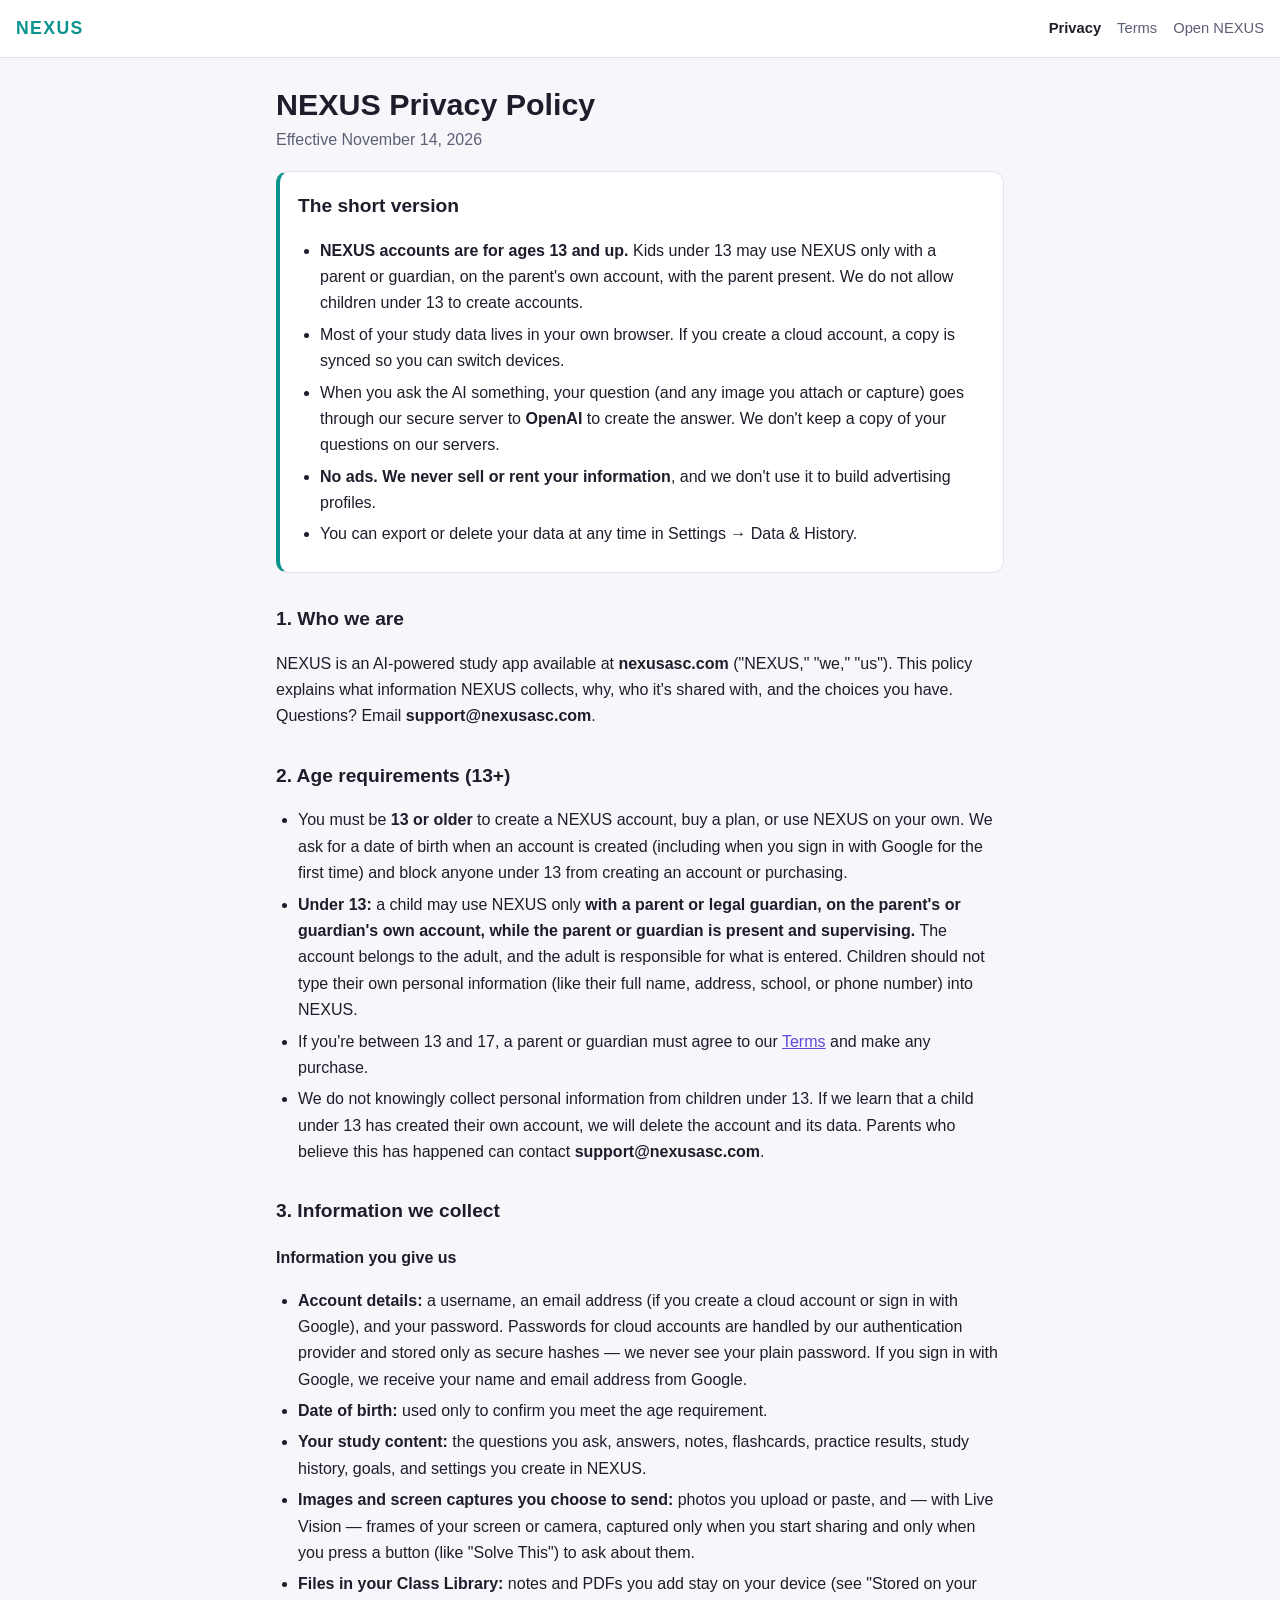
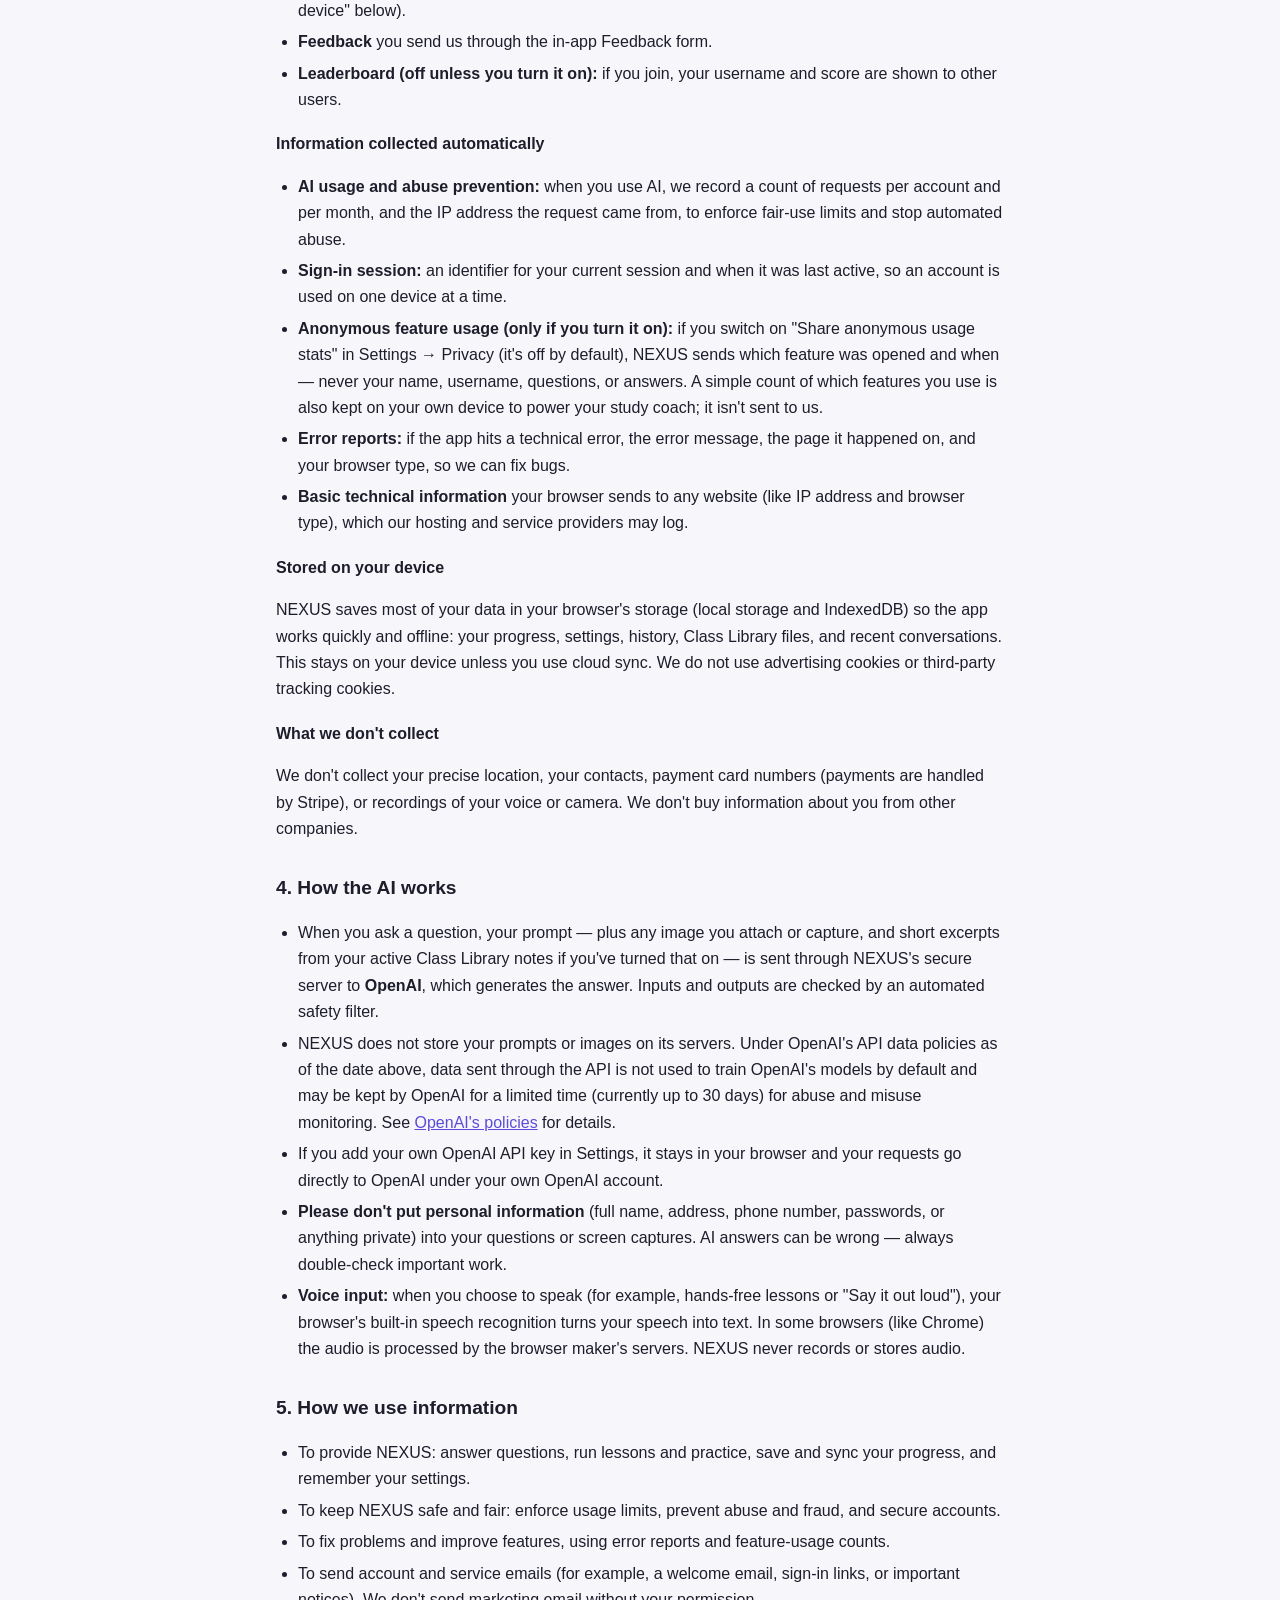
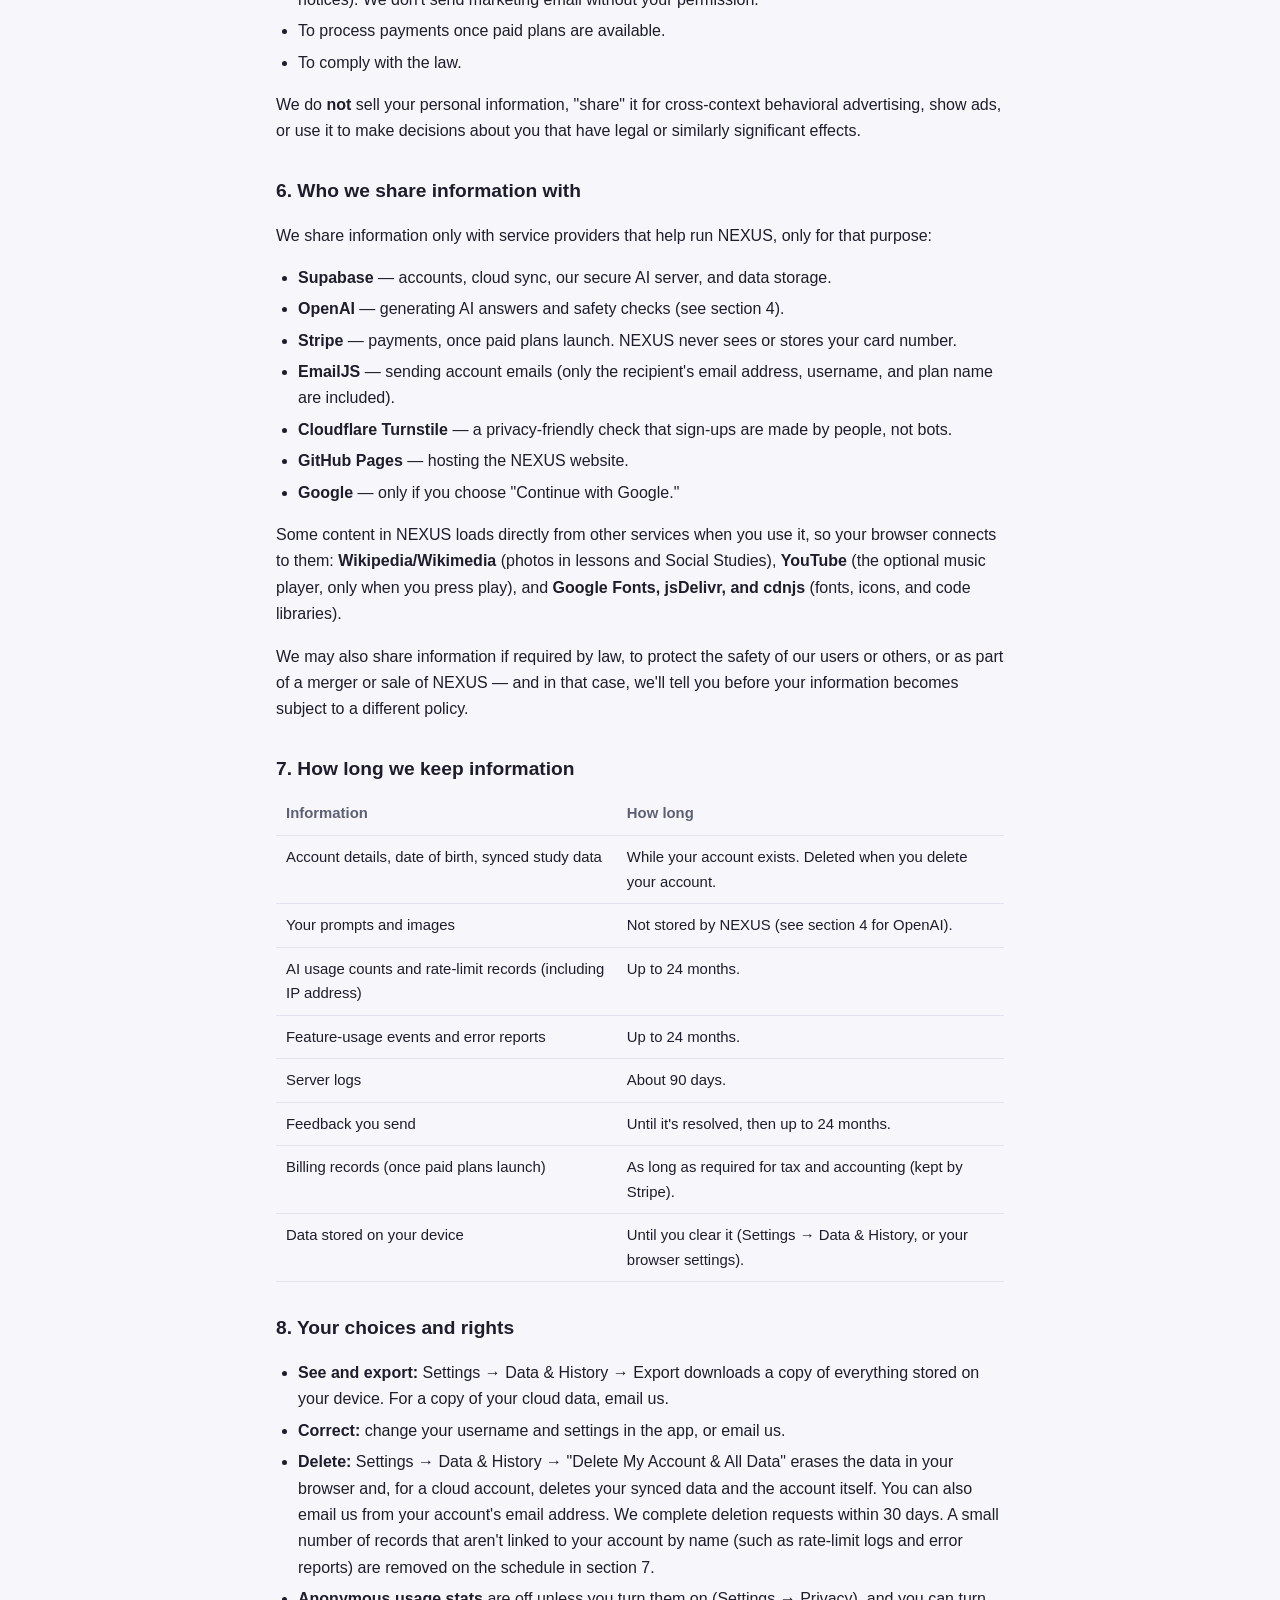
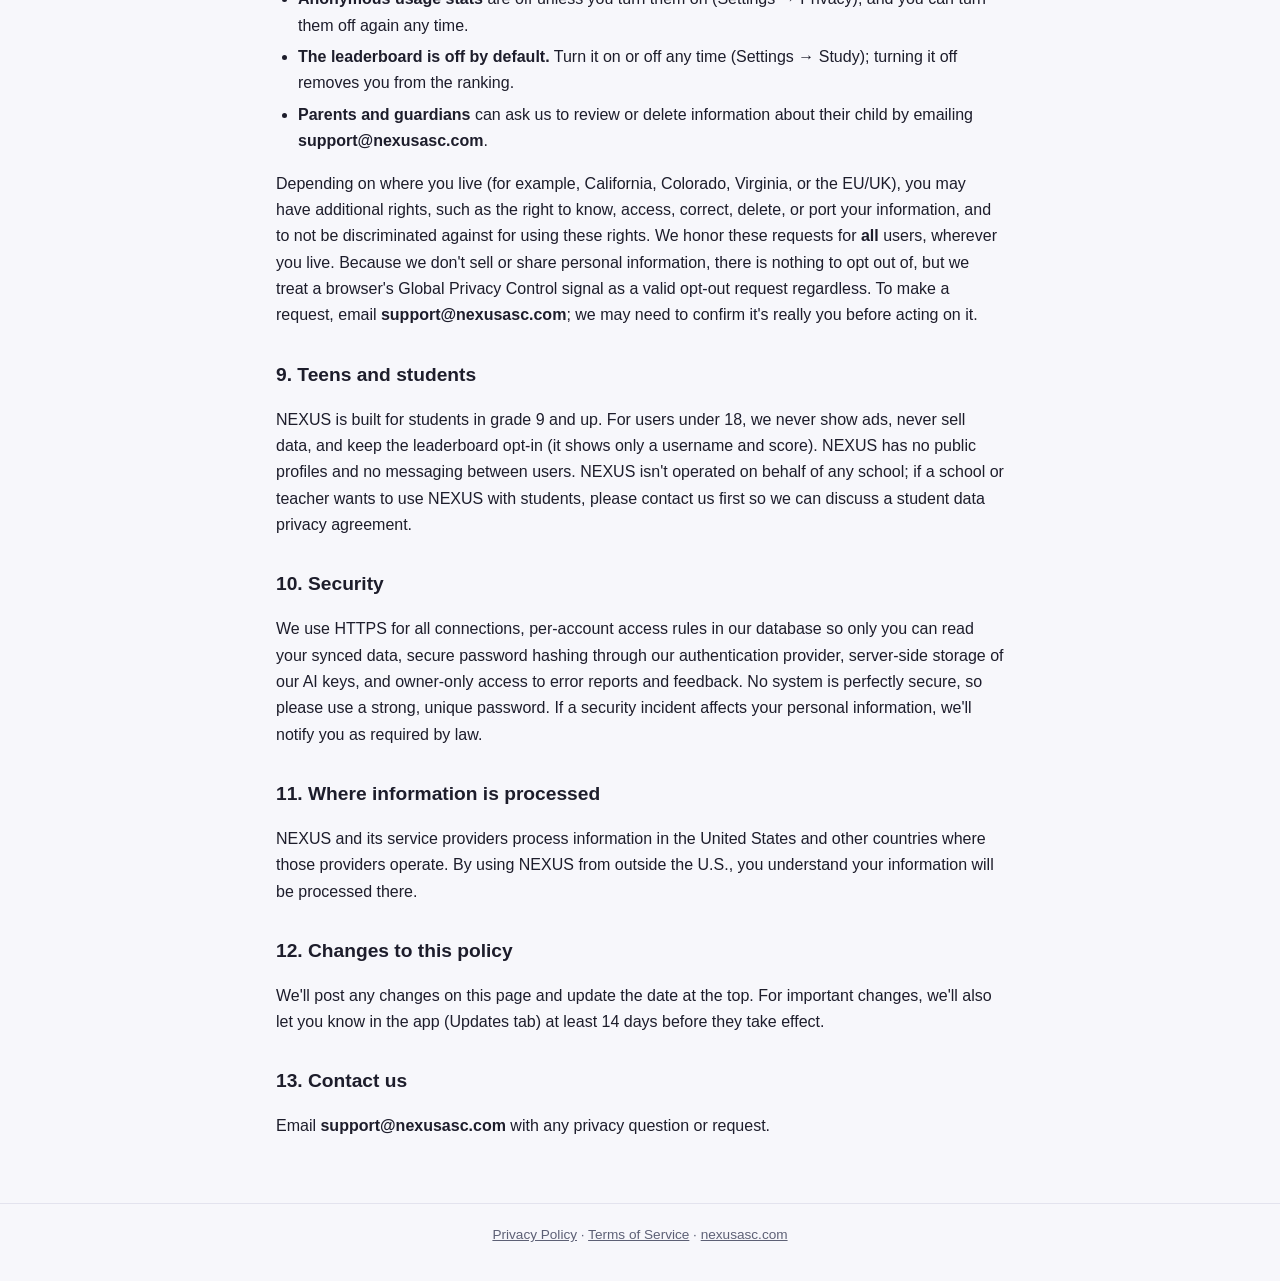
==== privacy.html @ 558612af "Self-drafted Privacy Policy + Terms, 13+ rule everywhere (v24.48) - privacy.html / terms.html (+ leg" ====
<!DOCTYPE html>
<html lang="en">
<head>
<meta charset="UTF-8">
<meta name="viewport" content="width=device-width, initial-scale=1.0">
<title>Privacy Policy — NEXUS</title>
<meta name="description" content="How NEXUS (nexusasc.com) collects, uses, and protects your information.">
<link rel="stylesheet" href="legal.css">
</head>
<body>
<header class="lg-top"><a href="/" class="lg-brand">NEXUS</a><nav><a href="/privacy.html" aria-current="page">Privacy</a><a href="/terms.html">Terms</a><a href="/">Open NEXUS</a></nav></header>
<main>
<article id="legal-doc">
<h1>NEXUS Privacy Policy</h1>
<p class="lg-date">Effective November 14, 2026</p>

<div class="lg-summary">
<h2>The short version</h2>
<ul>
<li><strong>NEXUS accounts are for ages 13 and up.</strong> Kids under 13 may use NEXUS only with a parent or guardian, on the parent's own account, with the parent present. We do not allow children under 13 to create accounts.</li>
<li>Most of your study data lives in your own browser. If you create a cloud account, a copy is synced so you can switch devices.</li>
<li>When you ask the AI something, your question (and any image you attach or capture) goes through our secure server to <strong>OpenAI</strong> to create the answer. We don't keep a copy of your questions on our servers.</li>
<li><strong>No ads. We never sell or rent your information</strong>, and we don't use it to build advertising profiles.</li>
<li>You can export or delete your data at any time in Settings → Data &amp; History.</li>
</ul>
</div>

<h2 id="who">1. Who we are</h2>
<p>NEXUS is an AI-powered study app available at <strong>nexusasc.com</strong> ("NEXUS," "we," "us"). This policy explains what information NEXUS collects, why, who it's shared with, and the choices you have. Questions? Email <strong>support@nexusasc.com</strong>.</p>

<h2 id="age">2. Age requirements (13+)</h2>
<ul>
<li>You must be <strong>13 or older</strong> to create a NEXUS account, buy a plan, or use NEXUS on your own. We ask for a date of birth when an account is created (including when you sign in with Google for the first time) and block anyone under 13 from creating an account or purchasing.</li>
<li><strong>Under 13:</strong> a child may use NEXUS only <strong>with a parent or legal guardian, on the parent's or guardian's own account, while the parent or guardian is present and supervising.</strong> The account belongs to the adult, and the adult is responsible for what is entered. Children should not type their own personal information (like their full name, address, school, or phone number) into NEXUS.</li>
<li>If you're between 13 and 17, a parent or guardian must agree to our <a href="/terms.html">Terms</a> and make any purchase.</li>
<li>We do not knowingly collect personal information from children under 13. If we learn that a child under 13 has created their own account, we will delete the account and its data. Parents who believe this has happened can contact <strong>support@nexusasc.com</strong>.</li>
</ul>

<h2 id="collect">3. Information we collect</h2>
<h3>Information you give us</h3>
<ul>
<li><strong>Account details:</strong> a username, an email address (if you create a cloud account or sign in with Google), and your password. Passwords for cloud accounts are handled by our authentication provider and stored only as secure hashes — we never see your plain password. If you sign in with Google, we receive your name and email address from Google.</li>
<li><strong>Date of birth:</strong> used only to confirm you meet the age requirement.</li>
<li><strong>Your study content:</strong> the questions you ask, answers, notes, flashcards, practice results, study history, goals, and settings you create in NEXUS.</li>
<li><strong>Images and screen captures you choose to send:</strong> photos you upload or paste, and — with Live Vision — frames of your screen or camera, captured only when you start sharing and only when you press a button (like "Solve This") to ask about them.</li>
<li><strong>Files in your Class Library:</strong> notes and PDFs you add stay on your device (see "Stored on your device" below).</li>
<li><strong>Feedback</strong> you send us through the in-app Feedback form.</li>
<li><strong>Leaderboard (off unless you turn it on):</strong> if you join, your username and score are shown to other users.</li>
</ul>
<h3>Information collected automatically</h3>
<ul>
<li><strong>AI usage and abuse prevention:</strong> when you use AI, we record a count of requests per account and per month, and the IP address the request came from, to enforce fair-use limits and stop automated abuse.</li>
<li><strong>Sign-in session:</strong> an identifier for your current session and when it was last active, so an account is used on one device at a time.</li>
<li><strong>Anonymous feature usage (only if you turn it on):</strong> if you switch on "Share anonymous usage stats" in Settings → Privacy (it's off by default), NEXUS sends which feature was opened and when — never your name, username, questions, or answers. A simple count of which features you use is also kept on your own device to power your study coach; it isn't sent to us.</li>
<li><strong>Error reports:</strong> if the app hits a technical error, the error message, the page it happened on, and your browser type, so we can fix bugs.</li>
<li><strong>Basic technical information</strong> your browser sends to any website (like IP address and browser type), which our hosting and service providers may log.</li>
</ul>
<h3>Stored on your device</h3>
<p>NEXUS saves most of your data in your browser's storage (local storage and IndexedDB) so the app works quickly and offline: your progress, settings, history, Class Library files, and recent conversations. This stays on your device unless you use cloud sync. We do not use advertising cookies or third-party tracking cookies.</p>
<h3>What we don't collect</h3>
<p>We don't collect your precise location, your contacts, payment card numbers (payments are handled by Stripe), or recordings of your voice or camera. We don't buy information about you from other companies.</p>

<h2 id="ai">4. How the AI works</h2>
<ul>
<li>When you ask a question, your prompt — plus any image you attach or capture, and short excerpts from your active Class Library notes if you've turned that on — is sent through NEXUS's secure server to <strong>OpenAI</strong>, which generates the answer. Inputs and outputs are checked by an automated safety filter.</li>
<li>NEXUS does not store your prompts or images on its servers. Under OpenAI's API data policies as of the date above, data sent through the API is not used to train OpenAI's models by default and may be kept by OpenAI for a limited time (currently up to 30 days) for abuse and misuse monitoring. See <a href="https://openai.com/policies/" rel="noopener" target="_blank">OpenAI's policies</a> for details.</li>
<li>If you add your own OpenAI API key in Settings, it stays in your browser and your requests go directly to OpenAI under your own OpenAI account.</li>
<li><strong>Please don't put personal information</strong> (full name, address, phone number, passwords, or anything private) into your questions or screen captures. AI answers can be wrong — always double-check important work.</li>
<li><strong>Voice input:</strong> when you choose to speak (for example, hands-free lessons or "Say it out loud"), your browser's built-in speech recognition turns your speech into text. In some browsers (like Chrome) the audio is processed by the browser maker's servers. NEXUS never records or stores audio.</li>
</ul>

<h2 id="use">5. How we use information</h2>
<ul>
<li>To provide NEXUS: answer questions, run lessons and practice, save and sync your progress, and remember your settings.</li>
<li>To keep NEXUS safe and fair: enforce usage limits, prevent abuse and fraud, and secure accounts.</li>
<li>To fix problems and improve features, using error reports and feature-usage counts.</li>
<li>To send account and service emails (for example, a welcome email, sign-in links, or important notices). We don't send marketing email without your permission.</li>
<li>To process payments once paid plans are available.</li>
<li>To comply with the law.</li>
</ul>
<p>We do <strong>not</strong> sell your personal information, "share" it for cross-context behavioral advertising, show ads, or use it to make decisions about you that have legal or similarly significant effects.</p>

<h2 id="share">6. Who we share information with</h2>
<p>We share information only with service providers that help run NEXUS, only for that purpose:</p>
<ul>
<li><strong>Supabase</strong> — accounts, cloud sync, our secure AI server, and data storage.</li>
<li><strong>OpenAI</strong> — generating AI answers and safety checks (see section 4).</li>
<li><strong>Stripe</strong> — payments, once paid plans launch. NEXUS never sees or stores your card number.</li>
<li><strong>EmailJS</strong> — sending account emails (only the recipient's email address, username, and plan name are included).</li>
<li><strong>Cloudflare Turnstile</strong> — a privacy-friendly check that sign-ups are made by people, not bots.</li>
<li><strong>GitHub Pages</strong> — hosting the NEXUS website.</li>
<li><strong>Google</strong> — only if you choose "Continue with Google."</li>
</ul>
<p>Some content in NEXUS loads directly from other services when you use it, so your browser connects to them: <strong>Wikipedia/Wikimedia</strong> (photos in lessons and Social Studies), <strong>YouTube</strong> (the optional music player, only when you press play), and <strong>Google Fonts, jsDelivr, and cdnjs</strong> (fonts, icons, and code libraries).</p>
<p>We may also share information if required by law, to protect the safety of our users or others, or as part of a merger or sale of NEXUS — and in that case, we'll tell you before your information becomes subject to a different policy.</p>

<h2 id="keep">7. How long we keep information</h2>
<table class="lg-table">
<thead><tr><th>Information</th><th>How long</th></tr></thead>
<tbody>
<tr><td>Account details, date of birth, synced study data</td><td>While your account exists. Deleted when you delete your account.</td></tr>
<tr><td>Your prompts and images</td><td>Not stored by NEXUS (see section 4 for OpenAI).</td></tr>
<tr><td>AI usage counts and rate-limit records (including IP address)</td><td>Up to 24 months.</td></tr>
<tr><td>Feature-usage events and error reports</td><td>Up to 24 months.</td></tr>
<tr><td>Server logs</td><td>About 90 days.</td></tr>
<tr><td>Feedback you send</td><td>Until it's resolved, then up to 24 months.</td></tr>
<tr><td>Billing records (once paid plans launch)</td><td>As long as required for tax and accounting (kept by Stripe).</td></tr>
<tr><td>Data stored on your device</td><td>Until you clear it (Settings → Data &amp; History, or your browser settings).</td></tr>
</tbody>
</table>

<h2 id="rights">8. Your choices and rights</h2>
<ul>
<li><strong>See and export:</strong> Settings → Data &amp; History → Export downloads a copy of everything stored on your device. For a copy of your cloud data, email us.</li>
<li><strong>Correct:</strong> change your username and settings in the app, or email us.</li>
<li><strong>Delete:</strong> Settings → Data &amp; History → "Delete My Account &amp; All Data" erases the data in your browser and, for a cloud account, deletes your synced data and the account itself. You can also email us from your account's email address. We complete deletion requests within 30 days. A small number of records that aren't linked to your account by name (such as rate-limit logs and error reports) are removed on the schedule in section 7.</li>
<li><strong>Anonymous usage stats</strong> are off unless you turn them on (Settings → Privacy), and you can turn them off again any time.</li>
<li><strong>The leaderboard is off by default.</strong> Turn it on or off any time (Settings → Study); turning it off removes you from the ranking.</li>
<li><strong>Parents and guardians</strong> can ask us to review or delete information about their child by emailing <strong>support@nexusasc.com</strong>.</li>
</ul>
<p>Depending on where you live (for example, California, Colorado, Virginia, or the EU/UK), you may have additional rights, such as the right to know, access, correct, delete, or port your information, and to not be discriminated against for using these rights. We honor these requests for <strong>all</strong> users, wherever you live. Because we don't sell or share personal information, there is nothing to opt out of, but we treat a browser's Global Privacy Control signal as a valid opt-out request regardless. To make a request, email <strong>support@nexusasc.com</strong>; we may need to confirm it's really you before acting on it.</p>

<h2 id="teens">9. Teens and students</h2>
<p>NEXUS is built for students in grade 9 and up. For users under 18, we never show ads, never sell data, and keep the leaderboard opt-in (it shows only a username and score). NEXUS has no public profiles and no messaging between users. NEXUS isn't operated on behalf of any school; if a school or teacher wants to use NEXUS with students, please contact us first so we can discuss a student data privacy agreement.</p>

<h2 id="security">10. Security</h2>
<p>We use HTTPS for all connections, per-account access rules in our database so only you can read your synced data, secure password hashing through our authentication provider, server-side storage of our AI keys, and owner-only access to error reports and feedback. No system is perfectly secure, so please use a strong, unique password. If a security incident affects your personal information, we'll notify you as required by law.</p>

<h2 id="where">11. Where information is processed</h2>
<p>NEXUS and its service providers process information in the United States and other countries where those providers operate. By using NEXUS from outside the U.S., you understand your information will be processed there.</p>

<h2 id="changes">12. Changes to this policy</h2>
<p>We'll post any changes on this page and update the date at the top. For important changes, we'll also let you know in the app (Updates tab) at least 14 days before they take effect.</p>

<h2 id="contact">13. Contact us</h2>
<p>Email <strong>support@nexusasc.com</strong> with any privacy question or request.</p>
</article>
</main>
<footer class="lg-foot"><a href="/privacy.html">Privacy Policy</a> · <a href="/terms.html">Terms of Service</a> · <a href="/">nexusasc.com</a></footer>
</body>
</html>
---- legal.css ----
/* NEXUS legal pages (privacy.html, terms.html) */
:root { --bg: #f7f7fb; --fg: #1d1d2b; --muted: #5d6075; --card: #ffffff; --line: #e3e3ee; --accent: #5b4bd6; --accent-2: #0a938f; color-scheme: light; }
@media (prefers-color-scheme: dark) { :root { --bg: #0d0f1e; --fg: #e8e8f3; --muted: #9a9cb3; --card: #15182b; --line: #262a44; --accent: #a29bfe; --accent-2: #2ed3cd; color-scheme: dark; } }
* { box-sizing: border-box; }
body { margin: 0; background: var(--bg); color: var(--fg); font: 16px/1.65 -apple-system, BlinkMacSystemFont, "Segoe UI", Roboto, Inter, Arial, sans-serif; }
a { color: var(--accent); }
.lg-top { display: flex; align-items: center; justify-content: space-between; gap: 12px; flex-wrap: wrap; padding: 14px max(16px, env(safe-area-inset-left, 0px)); border-bottom: 1px solid var(--line); background: var(--card); }
.lg-brand { font-weight: 800; letter-spacing: 0.08em; text-decoration: none; color: var(--accent-2); font-size: 1.1rem; }
.lg-top nav { display: flex; gap: 16px; flex-wrap: wrap; font-size: 0.92rem; }
.lg-top nav a { text-decoration: none; color: var(--muted); }
.lg-top nav a[aria-current="page"] { color: var(--fg); font-weight: 600; }
main { max-width: 760px; margin: 0 auto; padding: 28px max(16px, env(safe-area-inset-left, 0px)) 48px; }
h1 { font-size: 1.9rem; line-height: 1.2; margin: 0 0 4px; text-wrap: balance; }
h2 { font-size: 1.2rem; margin: 30px 0 8px; text-wrap: balance; }
h3 { font-size: 1rem; margin: 18px 0 6px; }
ul { padding-left: 22px; }
li { margin: 5px 0; }
.lg-date { color: var(--muted); margin: 0 0 18px; }
.lg-summary { background: var(--card); border: 1px solid var(--line); border-left: 4px solid var(--accent-2); border-radius: 12px; padding: 4px 18px 8px; }
.lg-summary h2 { margin-top: 14px; }
.lg-table { width: 100%; border-collapse: collapse; font-size: 0.93rem; display: block; overflow-x: auto; }
.lg-table th, .lg-table td { text-align: left; vertical-align: top; padding: 9px 10px; border-bottom: 1px solid var(--line); }
.lg-table th { color: var(--muted); font-weight: 600; }
.lg-foot { text-align: center; color: var(--muted); font-size: 0.85rem; padding: 20px 16px 34px; border-top: 1px solid var(--line); }
.lg-foot a { color: var(--muted); }
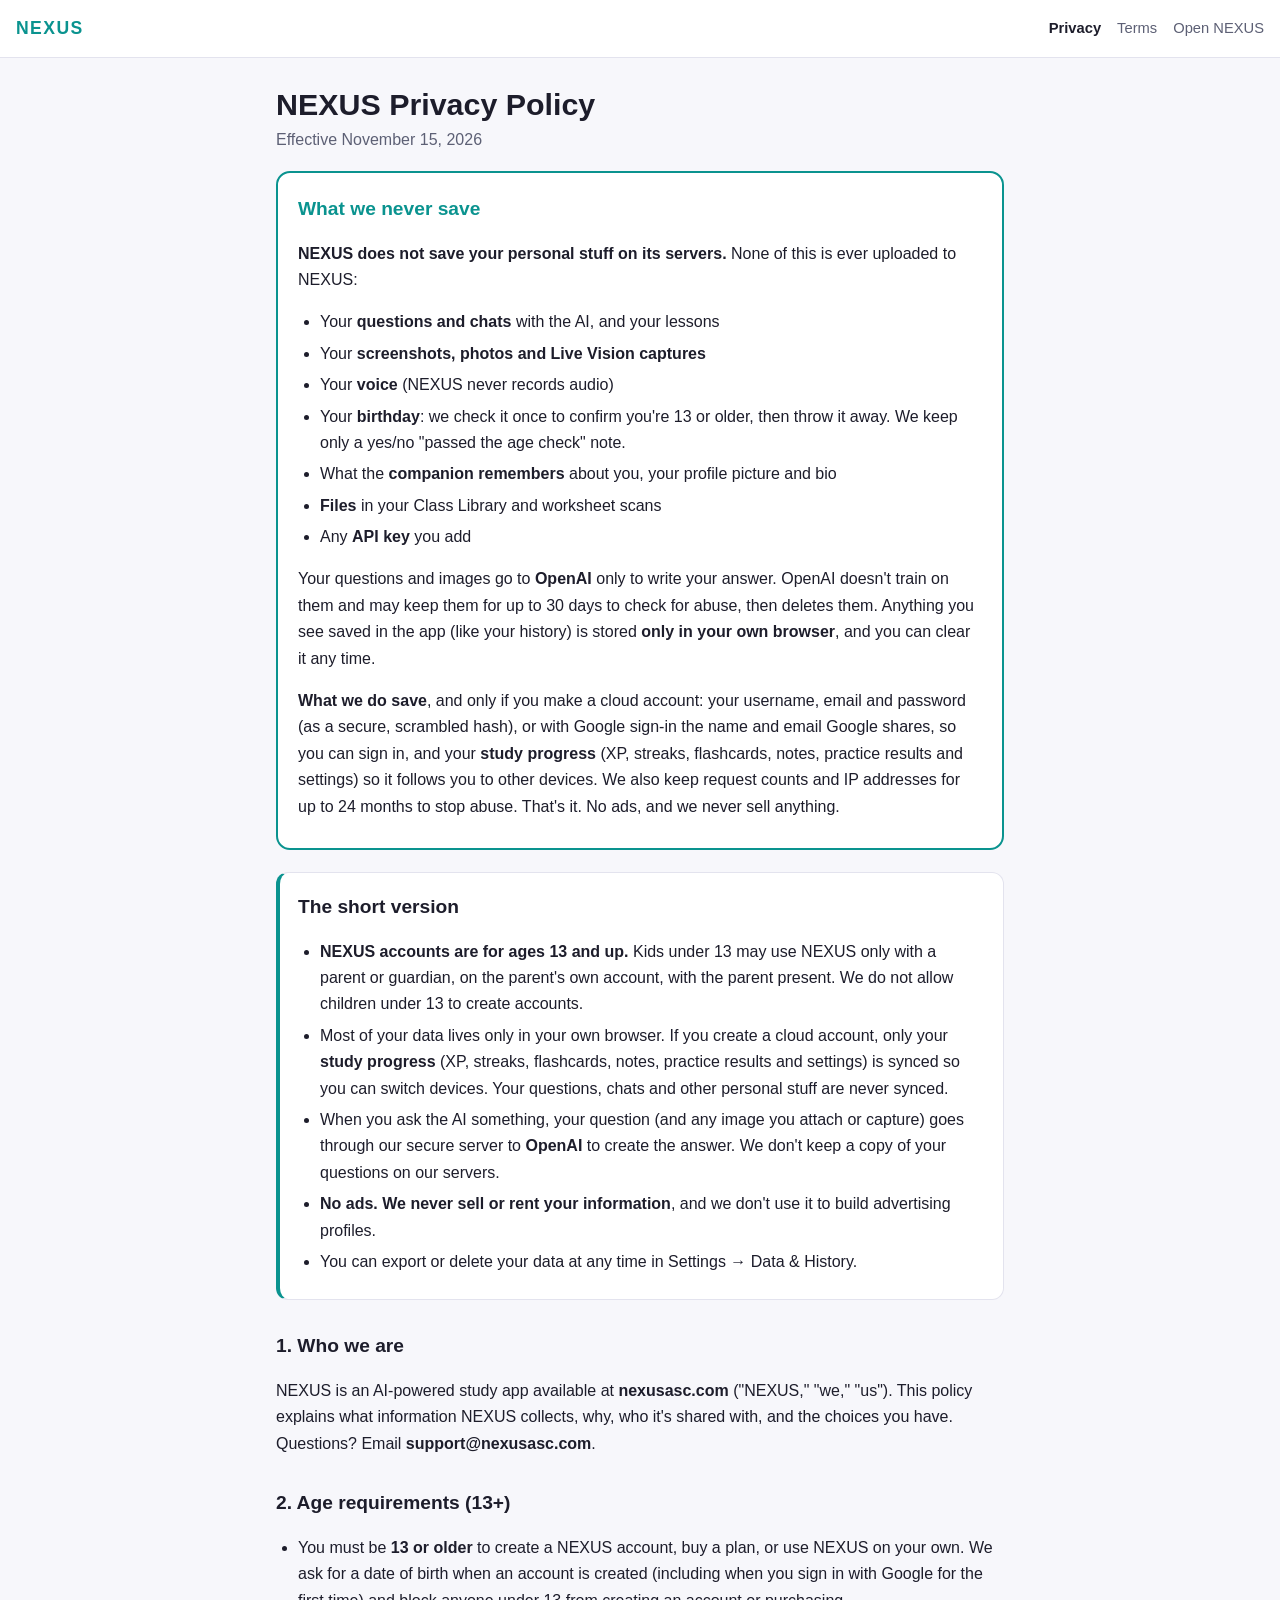
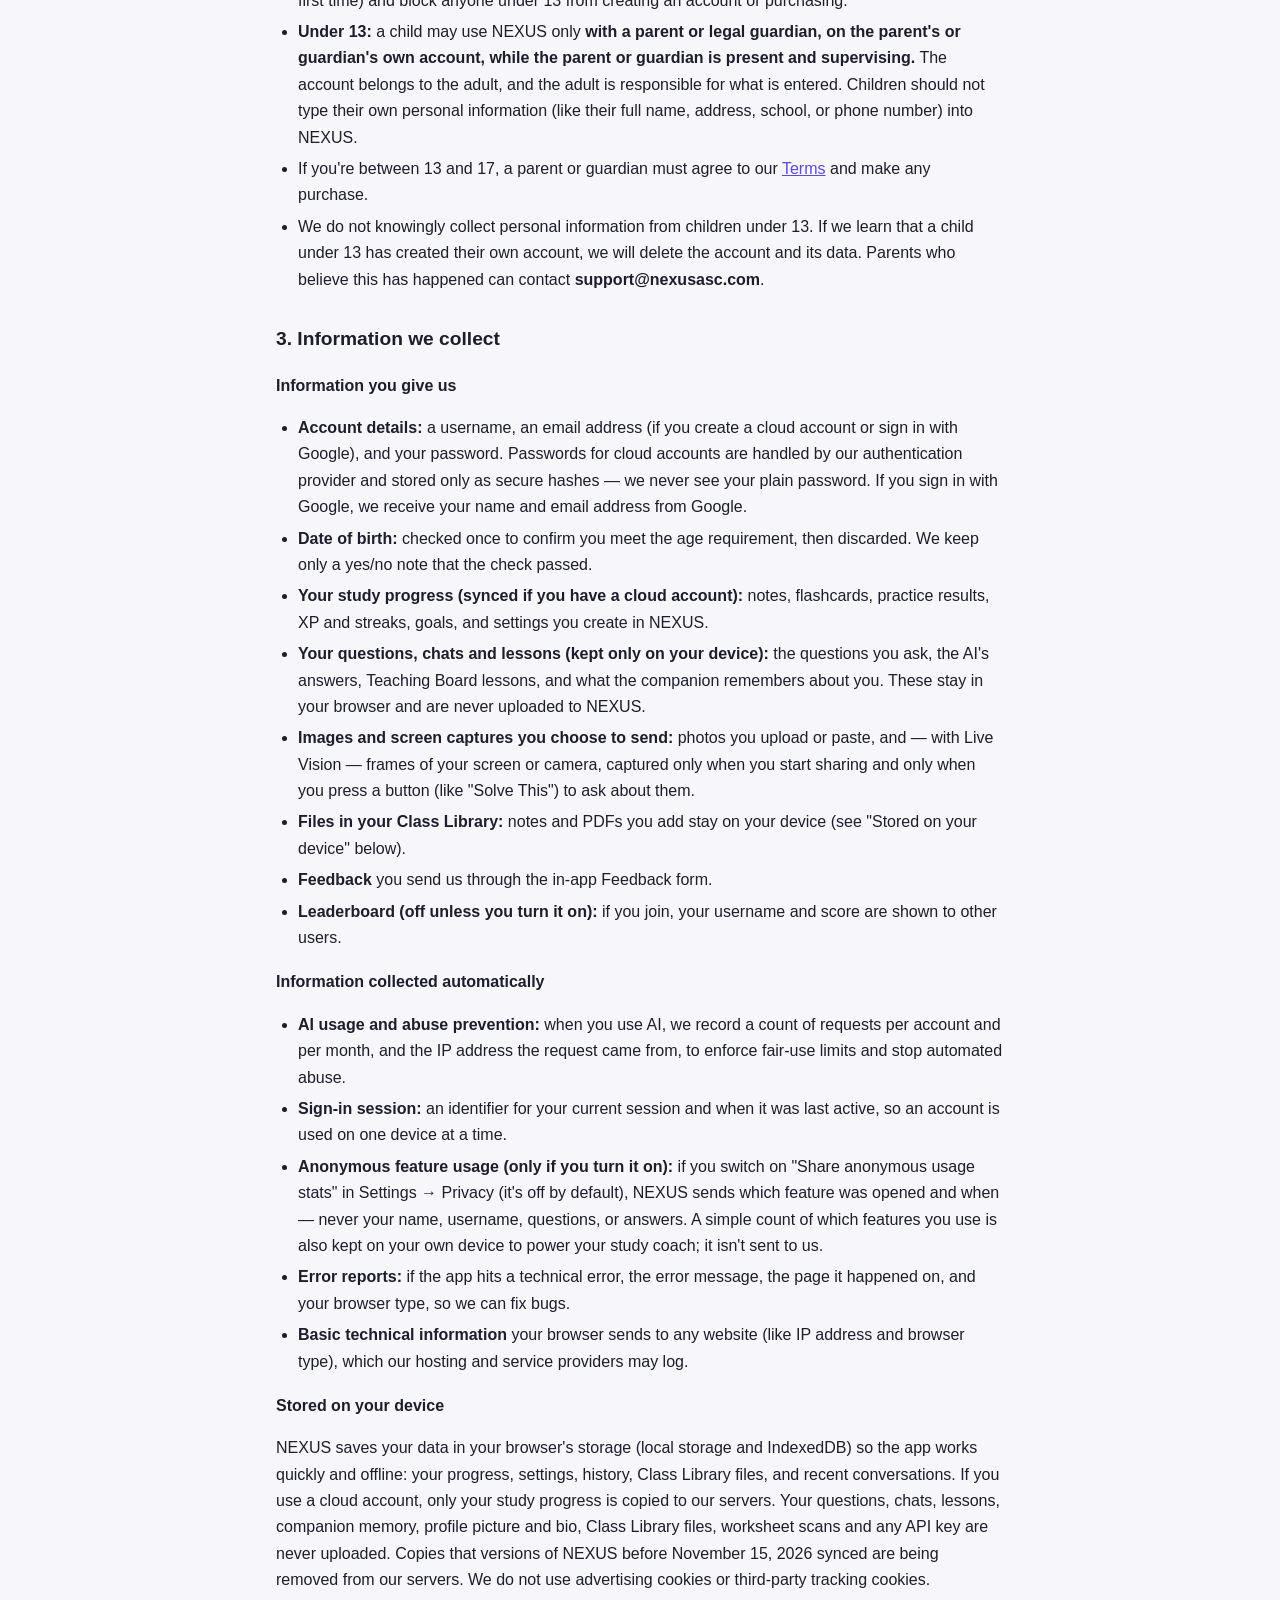
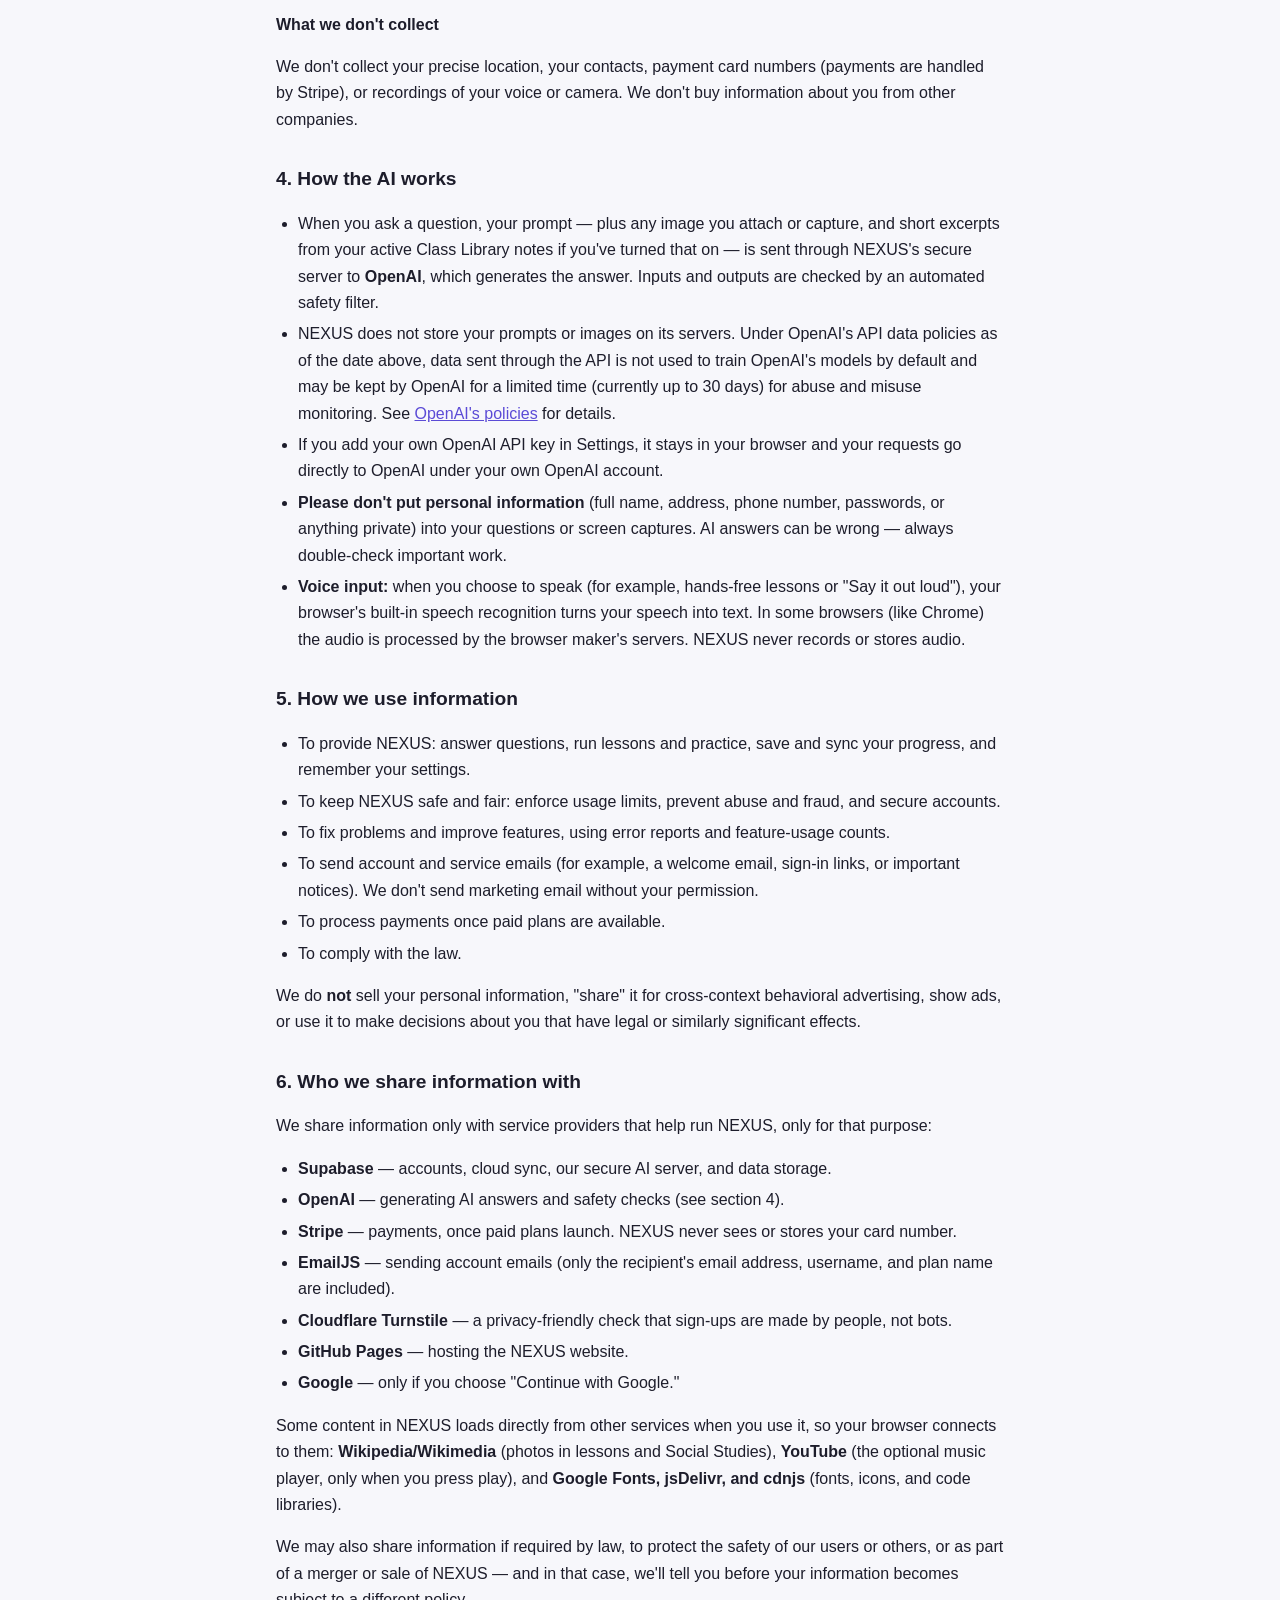
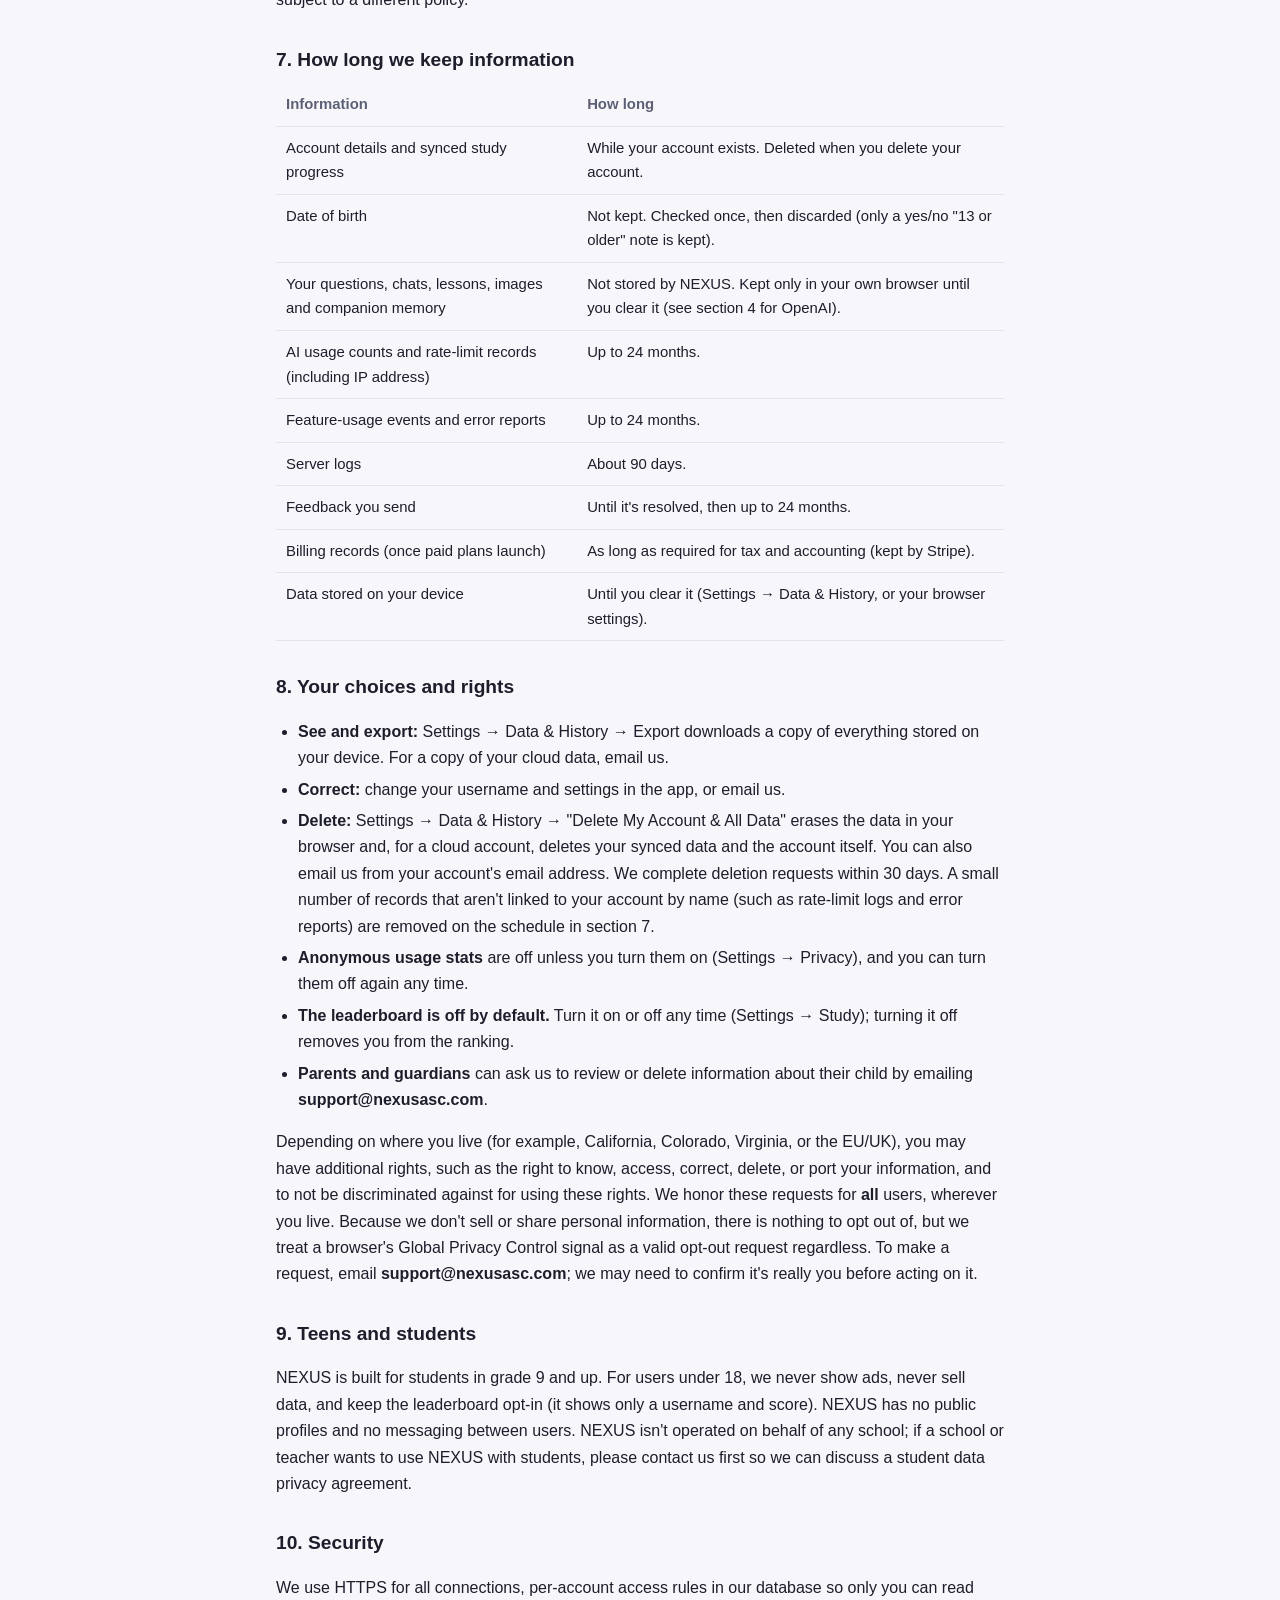
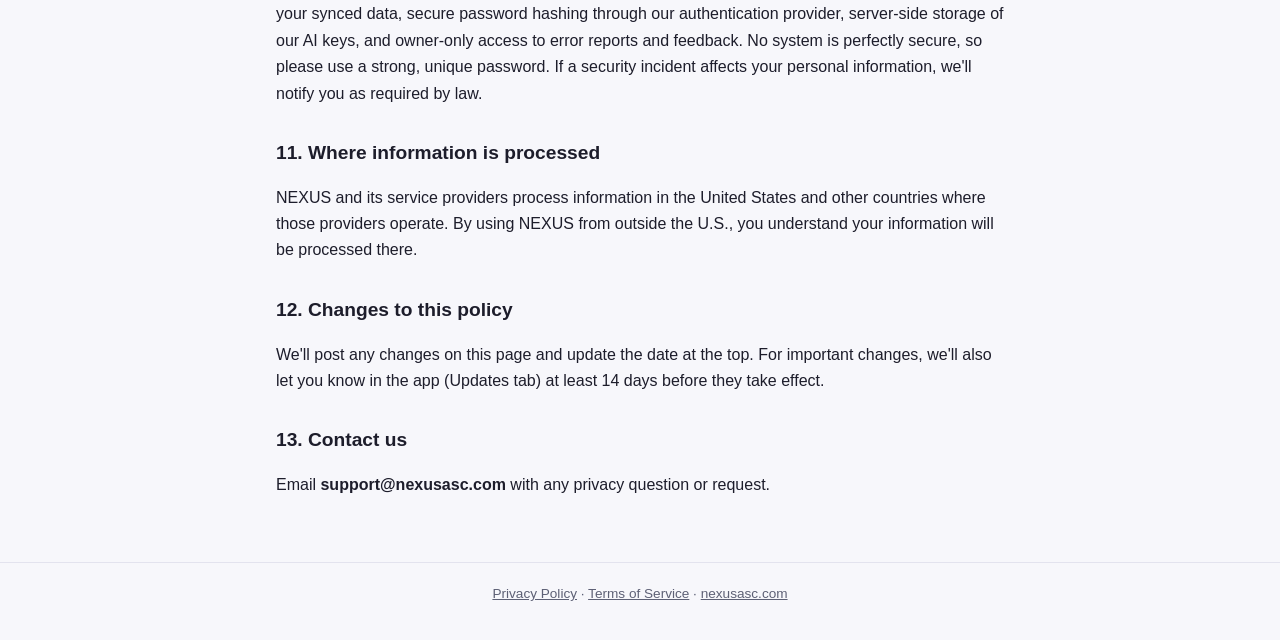
==== commit e49c77e2: "v24.50 — personal stuff stays on your device; birthdays not kept; rounding fix; Tennessee law - Clou" ====
--- a/privacy.html
+++ b/privacy.html
@@ -12,13 +12,29 @@
 <main>
 <article id="legal-doc">
 <h1>NEXUS Privacy Policy</h1>
-<p class="lg-date">Effective November 14, 2026</p>
+<p class="lg-date">Effective November 15, 2026</p>
+
+<div class="lg-never">
+<h2>What we never save</h2>
+<p><strong>NEXUS does not save your personal stuff on its servers.</strong> None of this is ever uploaded to NEXUS:</p>
+<ul>
+<li>Your <strong>questions and chats</strong> with the AI, and your lessons</li>
+<li>Your <strong>screenshots, photos and Live Vision captures</strong></li>
+<li>Your <strong>voice</strong> (NEXUS never records audio)</li>
+<li>Your <strong>birthday</strong>: we check it once to confirm you're 13 or older, then throw it away. We keep only a yes/no "passed the age check" note.</li>
+<li>What the <strong>companion remembers</strong> about you, your profile picture and bio</li>
+<li><strong>Files</strong> in your Class Library and worksheet scans</li>
+<li>Any <strong>API key</strong> you add</li>
+</ul>
+<p>Your questions and images go to <strong>OpenAI</strong> only to write your answer. OpenAI doesn't train on them and may keep them for up to 30 days to check for abuse, then deletes them. Anything you see saved in the app (like your history) is stored <strong>only in your own browser</strong>, and you can clear it any time.</p>
+<p><strong>What we do save</strong>, and only if you make a cloud account: your username, email and password (as a secure, scrambled hash), or with Google sign-in the name and email Google shares, so you can sign in, and your <strong>study progress</strong> (XP, streaks, flashcards, notes, practice results and settings) so it follows you to other devices. We also keep request counts and IP addresses for up to 24 months to stop abuse. That's it. No ads, and we never sell anything.</p>
+</div>
 
 <div class="lg-summary">
 <h2>The short version</h2>
 <ul>
 <li><strong>NEXUS accounts are for ages 13 and up.</strong> Kids under 13 may use NEXUS only with a parent or guardian, on the parent's own account, with the parent present. We do not allow children under 13 to create accounts.</li>
-<li>Most of your study data lives in your own browser. If you create a cloud account, a copy is synced so you can switch devices.</li>
+<li>Most of your data lives only in your own browser. If you create a cloud account, only your <strong>study progress</strong> (XP, streaks, flashcards, notes, practice results and settings) is synced so you can switch devices. Your questions, chats and other personal stuff are never synced.</li>
 <li>When you ask the AI something, your question (and any image you attach or capture) goes through our secure server to <strong>OpenAI</strong> to create the answer. We don't keep a copy of your questions on our servers.</li>
 <li><strong>No ads. We never sell or rent your information</strong>, and we don't use it to build advertising profiles.</li>
 <li>You can export or delete your data at any time in Settings → Data &amp; History.</li>
@@ -40,8 +56,9 @@
 <h3>Information you give us</h3>
 <ul>
 <li><strong>Account details:</strong> a username, an email address (if you create a cloud account or sign in with Google), and your password. Passwords for cloud accounts are handled by our authentication provider and stored only as secure hashes — we never see your plain password. If you sign in with Google, we receive your name and email address from Google.</li>
-<li><strong>Date of birth:</strong> used only to confirm you meet the age requirement.</li>
-<li><strong>Your study content:</strong> the questions you ask, answers, notes, flashcards, practice results, study history, goals, and settings you create in NEXUS.</li>
+<li><strong>Date of birth:</strong> checked once to confirm you meet the age requirement, then discarded. We keep only a yes/no note that the check passed.</li>
+<li><strong>Your study progress (synced if you have a cloud account):</strong> notes, flashcards, practice results, XP and streaks, goals, and settings you create in NEXUS.</li>
+<li><strong>Your questions, chats and lessons (kept only on your device):</strong> the questions you ask, the AI's answers, Teaching Board lessons, and what the companion remembers about you. These stay in your browser and are never uploaded to NEXUS.</li>
 <li><strong>Images and screen captures you choose to send:</strong> photos you upload or paste, and — with Live Vision — frames of your screen or camera, captured only when you start sharing and only when you press a button (like "Solve This") to ask about them.</li>
 <li><strong>Files in your Class Library:</strong> notes and PDFs you add stay on your device (see "Stored on your device" below).</li>
 <li><strong>Feedback</strong> you send us through the in-app Feedback form.</li>
@@ -56,7 +73,7 @@
 <li><strong>Basic technical information</strong> your browser sends to any website (like IP address and browser type), which our hosting and service providers may log.</li>
 </ul>
 <h3>Stored on your device</h3>
-<p>NEXUS saves most of your data in your browser's storage (local storage and IndexedDB) so the app works quickly and offline: your progress, settings, history, Class Library files, and recent conversations. This stays on your device unless you use cloud sync. We do not use advertising cookies or third-party tracking cookies.</p>
+<p>NEXUS saves your data in your browser's storage (local storage and IndexedDB) so the app works quickly and offline: your progress, settings, history, Class Library files, and recent conversations. If you use a cloud account, only your study progress is copied to our servers. Your questions, chats, lessons, companion memory, profile picture and bio, Class Library files, worksheet scans and any API key are never uploaded. Copies that versions of NEXUS before November 15, 2026 synced are being removed from our servers. We do not use advertising cookies or third-party tracking cookies.</p>
 <h3>What we don't collect</h3>
 <p>We don't collect your precise location, your contacts, payment card numbers (payments are handled by Stripe), or recordings of your voice or camera. We don't buy information about you from other companies.</p>
 
@@ -98,8 +115,9 @@
 <table class="lg-table">
 <thead><tr><th>Information</th><th>How long</th></tr></thead>
 <tbody>
-<tr><td>Account details, date of birth, synced study data</td><td>While your account exists. Deleted when you delete your account.</td></tr>
-<tr><td>Your prompts and images</td><td>Not stored by NEXUS (see section 4 for OpenAI).</td></tr>
+<tr><td>Account details and synced study progress</td><td>While your account exists. Deleted when you delete your account.</td></tr>
+<tr><td>Date of birth</td><td>Not kept. Checked once, then discarded (only a yes/no "13 or older" note is kept).</td></tr>
+<tr><td>Your questions, chats, lessons, images and companion memory</td><td>Not stored by NEXUS. Kept only in your own browser until you clear it (see section 4 for OpenAI).</td></tr>
 <tr><td>AI usage counts and rate-limit records (including IP address)</td><td>Up to 24 months.</td></tr>
 <tr><td>Feature-usage events and error reports</td><td>Up to 24 months.</td></tr>
 <tr><td>Server logs</td><td>About 90 days.</td></tr>
--- a/legal.css
+++ b/legal.css
@@ -23,3 +23,6 @@
 .lg-table th { color: var(--muted); font-weight: 600; }
 .lg-foot { text-align: center; color: var(--muted); font-size: 0.85rem; padding: 20px 16px 34px; border-top: 1px solid var(--line); }
 .lg-foot a { color: var(--muted); }
+.lg-never { background: var(--card); border: 2px solid var(--accent-2); border-radius: 14px; padding: 6px 20px 12px; margin: 0 0 22px; }
+.lg-never h2 { margin-top: 14px; color: var(--accent-2); }
+.lg-never ul { margin: 6px 0 10px; }
